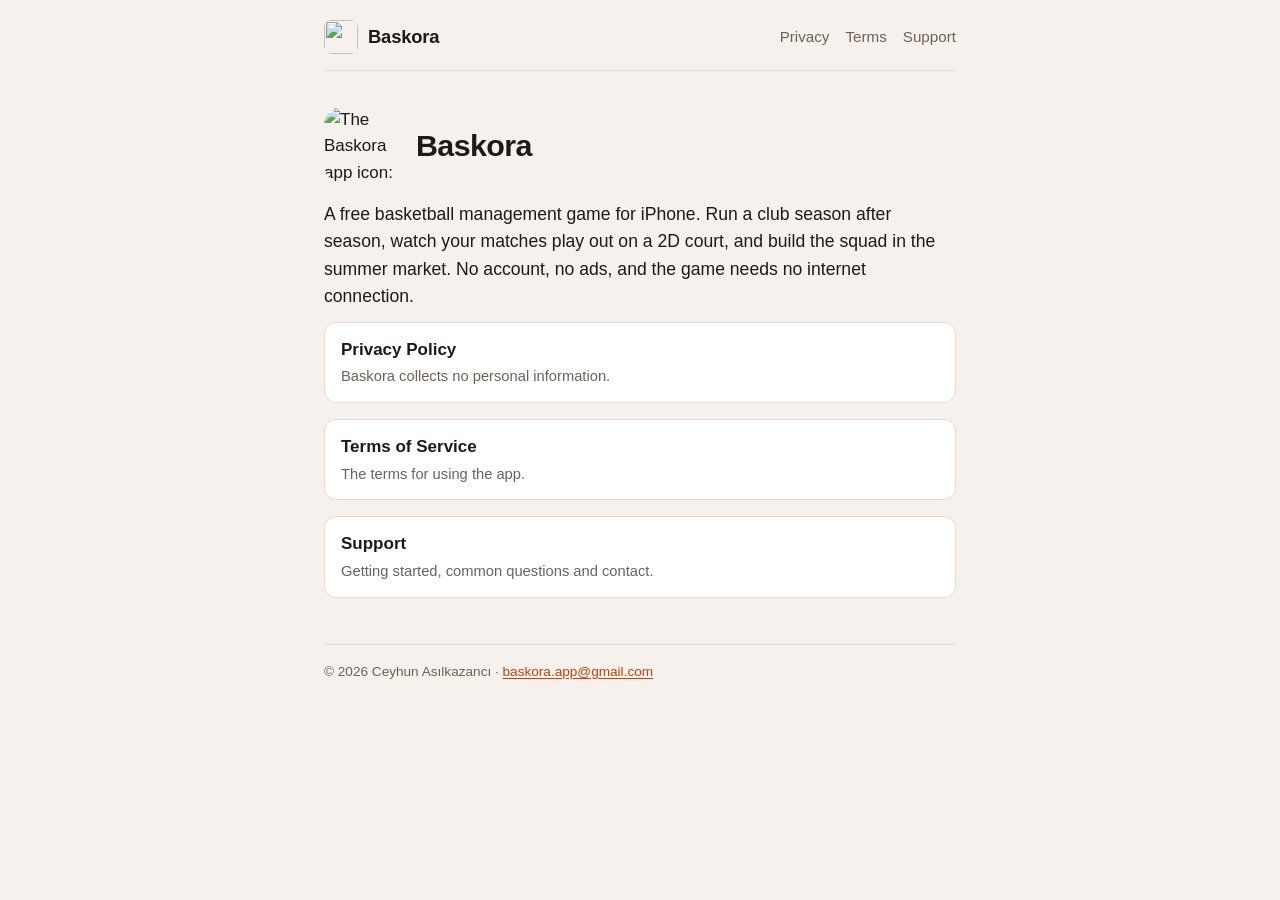
==== index.html @ c8e57565 "Add files via upload" ====
<!doctype html>
<html lang="en">
<head>
<meta charset="utf-8">
<meta name="viewport" content="width=device-width, initial-scale=1, viewport-fit=cover">
<title>Baskora</title>
<meta name="description" content="Baskora, a free basketball management game for iPhone: privacy policy, terms of service and support.">
<link rel="icon" type="image/png" href="favicon.png">
<link rel="apple-touch-icon" href="icon-192.png">
<link rel="stylesheet" href="style.css">
</head>
<body>
<div class="page">
  <header class="site">
    <a class="brand" href="./" aria-current="page"><img src="icon-192.png" alt="">Baskora</a>
    <nav class="site" aria-label="Pages">
      <a href="privacy.html">Privacy</a>
      <a href="terms.html">Terms</a>
      <a href="support.html">Support</a>
    </nav>
  </header>

  <main>
    <div class="hero">
      <img src="icon-192.png" alt="The Baskora app icon: a basketball with a B on it">
      <h1>Baskora</h1>
    </div>
    <p class="lead">A free basketball management game for iPhone. Run a club season after season, watch your matches play out on a 2D court, and build the squad in the summer market. No account, no ads, and the game needs no internet connection.</p>

    <ul class="links">
      <li><a href="privacy.html">Privacy Policy<span>Baskora collects no personal information.</span></a></li>
      <li><a href="terms.html">Terms of Service<span>The terms for using the app.</span></a></li>
      <li><a href="support.html">Support<span>Getting started, common questions and contact.</span></a></li>
    </ul>
  </main>

  <footer class="site">© 2026 Ceyhun Asılkazancı · <a href="mailto:baskora.app@gmail.com">baskora.app@gmail.com</a></footer>
</div>
</body>
</html>
---- style.css ----
/* Baskora's pages: the app's dark court and its ball's orange, read on a phone first.
   System fonts only and nothing loaded from anywhere else — the privacy policy promises it. */
:root {
  --ground: #f6f1ec;
  --surface: #ffffff;
  --ink: #1d1a17;
  --muted: #6b625a;
  --line: #e4dcd4;
  --accent: #c2410c;
  color-scheme: light;
}
@media (prefers-color-scheme: dark) {
  :root {
    --ground: #0d0c0b;
    --surface: #1c1b1a;
    --ink: #f3efeb;
    --muted: #a8a19a;
    --line: #2e2c2a;
    --accent: #ff8a3d;
    color-scheme: dark;
  }
}

* { box-sizing: border-box; }

html { -webkit-text-size-adjust: 100%; }

body {
  margin: 0;
  background: var(--ground);
  color: var(--ink);
  font: 17px/1.55 -apple-system, BlinkMacSystemFont, "SF Pro Text", "Segoe UI", Roboto, "Helvetica Neue", Arial, sans-serif;
}

.page {
  max-width: 42rem;
  margin: 0 auto;
  padding-block: 20px 48px;
  padding-left: max(20px, env(safe-area-inset-left, 0px));
  padding-right: max(20px, env(safe-area-inset-right, 0px));
}

header.site {
  display: flex;
  align-items: center;
  justify-content: space-between;
  gap: 12px;
  flex-wrap: wrap;
  padding-bottom: 16px;
  border-bottom: 1px solid var(--line);
}

.brand {
  display: flex;
  align-items: center;
  gap: 10px;
  color: var(--ink);
  text-decoration: none;
  font-weight: 700;
  font-size: 1.15rem;
  letter-spacing: -0.01em;
}

.brand img { width: 34px; height: 34px; border-radius: 8px; }

nav.site { display: flex; gap: 16px; font-size: 0.95rem; }

nav.site a { color: var(--muted); text-decoration: none; }

nav.site a[aria-current="page"] { color: var(--ink); font-weight: 600; }

nav.site a:hover, nav.site a:focus-visible { color: var(--accent); }

main { padding-top: 8px; }

h1 {
  font-size: 1.9rem;
  line-height: 1.2;
  letter-spacing: -0.02em;
  margin: 24px 0 4px;
  text-wrap: balance;
}

.updated { color: var(--muted); font-size: 0.9rem; margin: 0 0 24px; }

h2 {
  font-size: 1.15rem;
  margin: 32px 0 8px;
  text-wrap: balance;
}

h3 { font-size: 1rem; margin: 22px 0 4px; }

p, ul, ol { margin: 0 0 12px; }

ul, ol { padding-left: 1.3rem; }

li { margin-bottom: 6px; }

a { color: var(--accent); text-underline-offset: 2px; }

a:focus-visible { outline: 2px solid var(--accent); outline-offset: 2px; border-radius: 3px; }

.contact {
  background: var(--surface);
  border: 1px solid var(--line);
  border-radius: 12px;
  padding: 14px 16px;
  margin-top: 8px;
}

.contact p { margin: 0; }

.lead { font-size: 1.1rem; color: var(--ink); }

.links { list-style: none; padding: 0; display: grid; gap: 10px; }

.links a {
  display: block;
  background: var(--surface);
  border: 1px solid var(--line);
  border-radius: 12px;
  padding: 14px 16px;
  text-decoration: none;
  color: var(--ink);
  font-weight: 600;
}

.links a span { display: block; color: var(--muted); font-weight: 400; font-size: 0.92rem; margin-top: 2px; }

.links a:hover, .links a:focus-visible { border-color: var(--accent); }

.hero { display: flex; align-items: center; gap: 16px; margin-top: 28px; }

.hero img { width: 76px; height: 76px; border-radius: 18px; }

.hero h1 { margin: 0; }

.hero + .lead { margin-top: 18px; }

footer.site {
  margin-top: 40px;
  padding-top: 16px;
  border-top: 1px solid var(--line);
  color: var(--muted);
  font-size: 0.85rem;
}
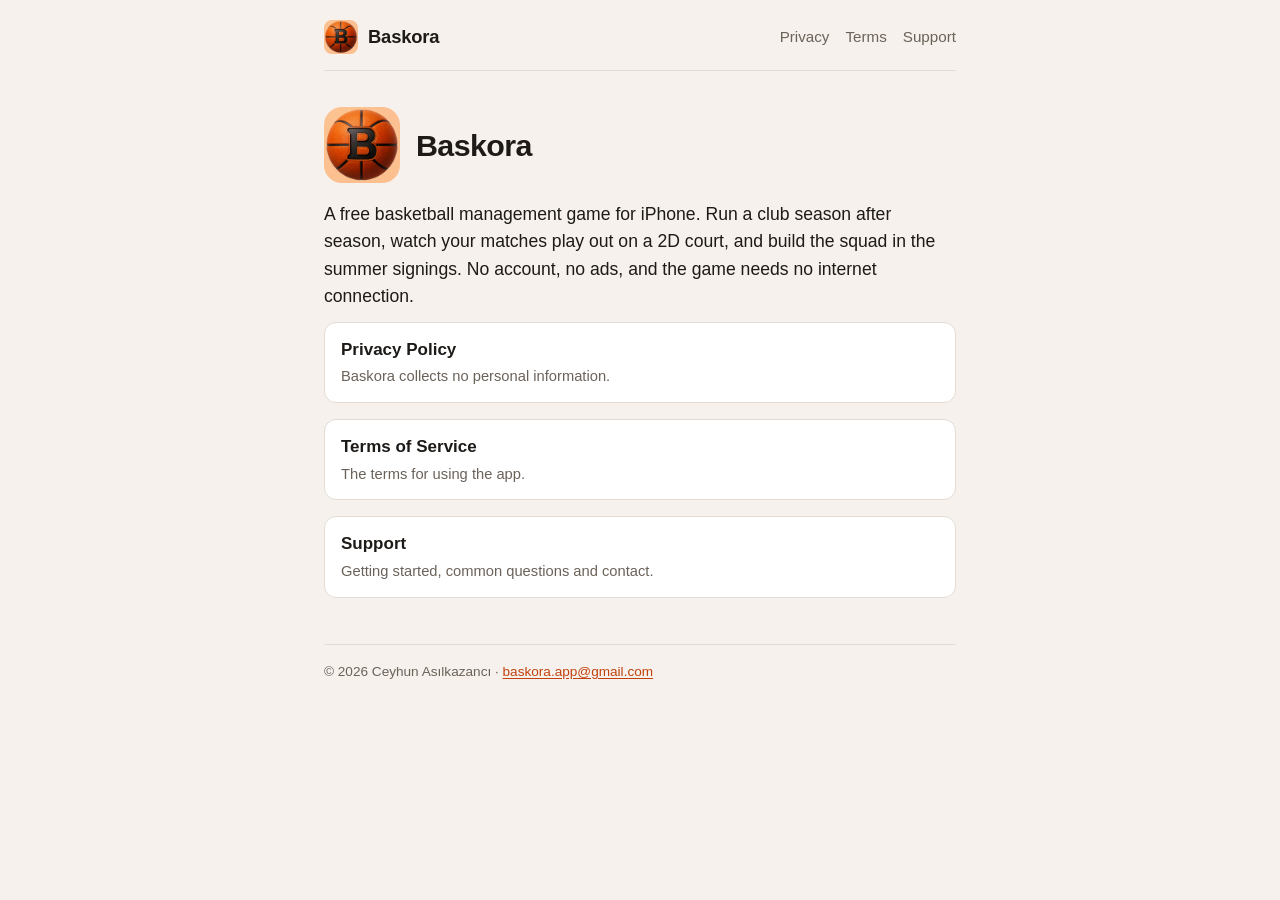
==== commit 2d254880: "Update index.html" ====
--- a/index.html
+++ b/index.html
@@ -25,7 +25,7 @@
       <img src="icon-192.png" alt="The Baskora app icon: a basketball with a B on it">
       <h1>Baskora</h1>
     </div>
-    <p class="lead">A free basketball management game for iPhone. Run a club season after season, watch your matches play out on a 2D court, and build the squad in the summer market. No account, no ads, and the game needs no internet connection.</p>
+    <p class="lead">A free basketball management game for iPhone. Run a club season after season, watch your matches play out on a 2D court, and build the squad in the summer signings. No account, no ads, and the game needs no internet connection.</p>
 
     <ul class="links">
       <li><a href="privacy.html">Privacy Policy<span>Baskora collects no personal information.</span></a></li>
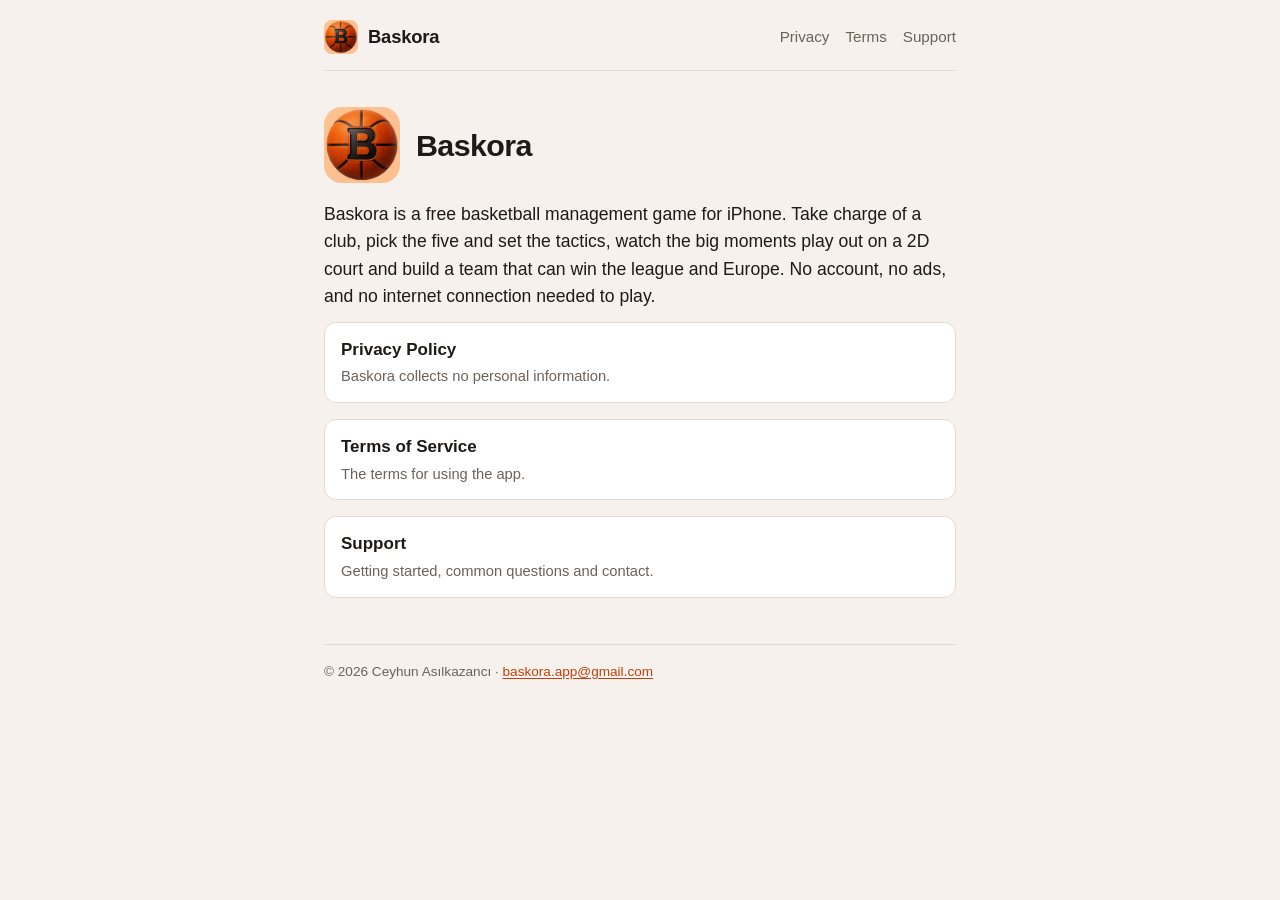
==== commit 9e7bea2f: "Update index.html" ====
--- a/index.html
+++ b/index.html
@@ -4,7 +4,7 @@
 <meta charset="utf-8">
 <meta name="viewport" content="width=device-width, initial-scale=1, viewport-fit=cover">
 <title>Baskora</title>
-<meta name="description" content="Baskora, a free basketball management game for iPhone: privacy policy, terms of service and support.">
+<meta name="description" content="Baskora, a free basketball management game for iPhone: take charge of a club and watch the big moments on a 2D court. Privacy policy, terms of service and support.">
 <link rel="icon" type="image/png" href="favicon.png">
 <link rel="apple-touch-icon" href="icon-192.png">
 <link rel="stylesheet" href="style.css">
@@ -25,7 +25,7 @@
       <img src="icon-192.png" alt="The Baskora app icon: a basketball with a B on it">
       <h1>Baskora</h1>
     </div>
-    <p class="lead">A free basketball management game for iPhone. Run a club season after season, watch your matches play out on a 2D court, and build the squad in the summer signings. No account, no ads, and the game needs no internet connection.</p>
+    <p class="lead">Baskora is a free basketball management game for iPhone. Take charge of a club, pick the five and set the tactics, watch the big moments play out on a 2D court and build a team that can win the league and Europe. No account, no ads, and no internet connection needed to play.</p>
 
     <ul class="links">
       <li><a href="privacy.html">Privacy Policy<span>Baskora collects no personal information.</span></a></li>
